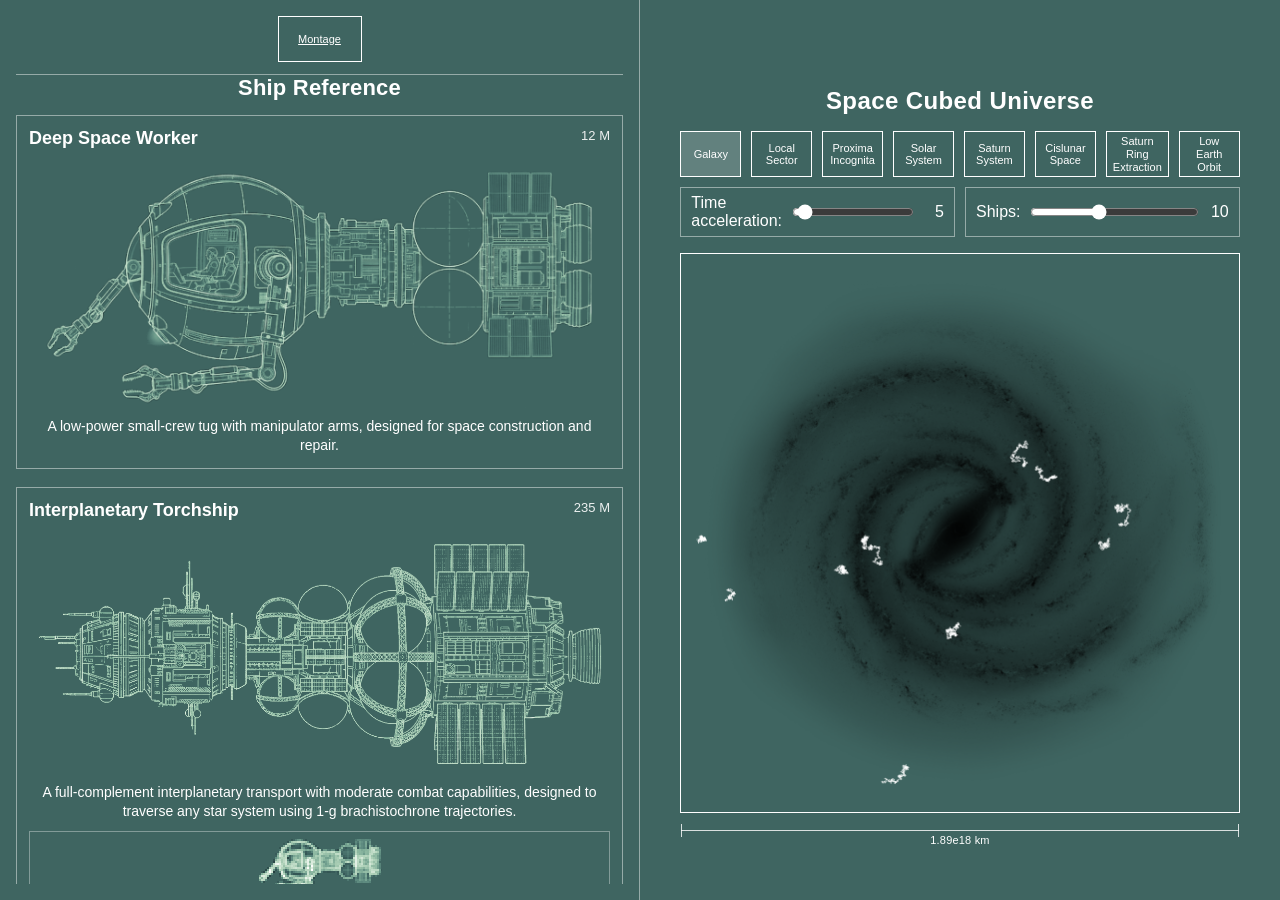
==== index.html @ 6747d090 "minor tweaks" ====
<!doctype html>
<html lang="en">
  <head>
    <meta charset="UTF-8" />
    <meta name="viewport" content="width=device-width, initial-scale=1.0" />
    <title>Space Cubed Universe</title>
    <link rel="stylesheet" href="styles.css" />
  </head>
  <body>
    <div class="split-layout">
      <aside class="ships-panel" aria-label="Ship reference">
        <div class="ships-top-link">
          <a class="screen-btn screen-link" href="montage.html">Montage</a>
        </div>
        <h1 class="ships-title">Ship Reference</h1>
        <div class="ships-viewport">
          <div id="ship-entries" class="ship-entries"></div>
        </div>
      </aside>

      <div class="app-pane">
        <div class="app">
          <h1 class="app-title">Space Cubed Universe</h1>
          <div class="controls">
        <div class="tab-row">
          <button class="screen-btn active" type="button" data-screen="0">Galaxy</button>
          <button class="screen-btn" type="button" data-screen="1">Local<br />Sector</button>
          <button class="screen-btn" type="button" data-screen="2">Proxima<br />Incognita</button>
          <button class="screen-btn" type="button" data-screen="3">Solar<br />System</button>
          <button class="screen-btn" type="button" data-screen="4">Saturn<br />System</button>
          <button class="screen-btn" type="button" data-screen="5">Cislunar<br />Space</button>
          <button class="screen-btn" type="button" data-screen="6">Saturn Ring<br />Extraction</button>
          <button class="screen-btn" type="button" data-screen="7">Low Earth<br />Orbit</button>
        </div>

        <div class="slider-row">
          <label class="slider-group" for="galaxy-time-accel" data-controls="0">
            <span>Time acceleration:</span>
            <input id="galaxy-time-accel" type="range" min="0" max="100" value="5" />
            <output id="galaxy-time-accel-value" for="galaxy-time-accel">5</output>
          </label>

          <label class="slider-group" for="galaxy-ship-count" data-controls="0">
            <span>Ships:</span>
            <input id="galaxy-ship-count" type="range" min="0" max="25" value="10" />
            <output id="galaxy-ship-count-value" for="galaxy-ship-count">10</output>
          </label>

          <label class="slider-group is-hidden" for="neighbors" data-controls="1">
            <span>Star lanes:</span>
            <span class="slider-with-indicator">
              <input id="neighbors" type="range" min="0" max="20" value="6" />
              <span id="neighbors-connectivity" class="slider-indicator" aria-hidden="true">?</span>
            </span>
            <output id="neighbors-value" for="neighbors">6</output>
          </label>

          <label class="slider-group is-hidden" for="ship-count" data-controls="1">
            <span>Ships:</span>
            <input id="ship-count" type="range" min="0" max="200" value="100" />
            <output id="ship-count-value" for="ship-count">100</output>
          </label>

          <label class="slider-group is-hidden" for="ship-speed" data-controls="1">
            <span>Time acceleration:</span>
            <input id="ship-speed" type="range" min="0" max="10" value="5" />
            <output id="ship-speed-value" for="ship-speed">5</output>
          </label>

          <label class="slider-group is-hidden" for="proxima-time-accel" data-controls="2">
            <span>Time acceleration:</span>
            <input id="proxima-time-accel" type="range" min="0" max="20" value="5" />
            <output id="proxima-time-accel-value" for="proxima-time-accel">5</output>
          </label>

          <label class="slider-group is-hidden" for="proxima-neighbors" data-controls="2">
            <span>System lanes:</span>
            <input id="proxima-neighbors" type="range" min="0" max="3" value="1" />
            <output id="proxima-neighbors-value" for="proxima-neighbors">1</output>
          </label>

          <label class="slider-group is-hidden" for="time-accel" data-controls="3">
            <span>Time acceleration:</span>
            <input id="time-accel" type="range" min="0" max="20" value="5" />
            <output id="time-accel-value" for="time-accel">5</output>
          </label>

          <label class="slider-group is-hidden" for="solar-neighbors" data-controls="3">
            <span>System lanes:</span>
            <input id="solar-neighbors" type="range" min="0" max="3" value="1" />
            <output id="solar-neighbors-value" for="solar-neighbors">1</output>
          </label>

          <label class="slider-group is-hidden" for="saturn-time-accel" data-controls="4">
            <span>Time acceleration:</span>
            <input id="saturn-time-accel" type="range" min="0" max="20" value="5" />
            <output id="saturn-time-accel-value" for="saturn-time-accel">5</output>
          </label>

          <label class="slider-group is-hidden" for="saturn-station-count" data-controls="4">
            <span>Stations:</span>
            <input id="saturn-station-count" type="range" min="0" max="200" value="100" />
            <output id="saturn-station-count-value" for="saturn-station-count">100</output>
          </label>

          <label class="slider-group is-hidden" for="earth-time-accel" data-controls="5">
            <span>Time acceleration:</span>
            <input id="earth-time-accel" type="range" min="0" max="20" value="5" />
            <output id="earth-time-accel-value" for="earth-time-accel">5</output>
          </label>

          <label class="slider-group is-hidden" for="station-count" data-controls="5">
            <span>Stations:</span>
            <input id="station-count" type="range" min="0" max="200" value="100" />
            <output id="station-count-value" for="station-count">100</output>
          </label>

          <label class="slider-group is-hidden" for="saturn-ring-time-accel" data-controls="6">
            <span>Time acceleration:</span>
            <input id="saturn-ring-time-accel" type="range" min="0" max="20" value="5" />
            <output id="saturn-ring-time-accel-value" for="saturn-ring-time-accel">5</output>
          </label>

          <label class="slider-group is-hidden" for="saturn-ring-lanes" data-controls="6">
            <span>Communication lanes:</span>
            <input id="saturn-ring-lanes" type="range" min="0" max="3" value="1" />
            <output id="saturn-ring-lanes-value" for="saturn-ring-lanes">1</output>
          </label>

          <label class="slider-group is-hidden" for="leo-time-accel" data-controls="7">
            <span>Time acceleration:</span>
            <input id="leo-time-accel" type="range" min="0" max="20" value="5" />
            <output id="leo-time-accel-value" for="leo-time-accel">5</output>
          </label>

          <label class="slider-group is-hidden" for="leo-lanes" data-controls="7">
            <span>Communication lanes:</span>
            <input id="leo-lanes" type="range" min="0" max="3" value="1" />
            <output id="leo-lanes-value" for="leo-lanes">1</output>
          </label>
        </div>
          </div>

          <div class="screen-wrapper">
            <canvas id="galaxy-canvas" class="screen-canvas is-hidden" aria-label="Galaxy screen"></canvas>
            <canvas id="star-canvas" class="screen-canvas" aria-label="Star map screen 1"></canvas>
            <canvas
              id="proxima-canvas"
              class="screen-canvas is-hidden"
              aria-label="Proxima Incognita screen 2"
            ></canvas>
            <canvas
              id="solar-canvas"
              class="screen-canvas is-hidden"
              aria-label="Solar system map screen 3"
            ></canvas>
            <canvas
              id="earth-canvas"
              class="screen-canvas is-hidden"
              aria-label="Cislunar space screen 5"
            ></canvas>
            <canvas
              id="saturn-canvas"
              class="screen-canvas is-hidden"
              aria-label="Saturn system screen 4"
            ></canvas>
            <canvas
              id="saturn-ring-canvas"
              class="screen-canvas is-hidden"
              aria-label="Saturn ring mining screen 6"
            ></canvas>
            <canvas id="leo-canvas" class="screen-canvas is-hidden" aria-label="LEO screen 7"></canvas>
            <div class="side-scale" aria-hidden="true">
              <span class="side-scale-line"></span>
              <span class="side-scale-top"></span>
              <span class="side-scale-bottom"></span>
              <span id="side-scale-label" class="side-scale-label">1.00e0 km</span>
            </div>
          </div>
        </div>
      </div>
    </div>

    <script src="script.js"></script>
  </body>
</html>
---- styles.css ----
:root {
  --bg: rgb(63, 101, 97);
  --fg: rgb(255, 255, 255);
}

* {
  box-sizing: border-box;
}

html,
body {
  margin: 0;
  width: 100%;
  height: 100%;
  font-family: Arial, Helvetica, sans-serif;
  color: var(--fg);
  background: var(--bg);
  overflow: hidden;
}

.split-layout {
  height: 100vh;
  display: flex;
  overflow: hidden;
}

.ships-panel {
  width: 50%;
  border-right: 1px solid rgba(255, 255, 255, 0.45);
  padding: 16px;
  overflow: hidden;
  display: flex;
  flex-direction: column;
}

.ships-title {
  margin: 0 0 14px;
  font-size: 22px;
  letter-spacing: 0.2px;
  text-align: center;
}

.ships-top-link {
  display: flex;
  justify-content: center;
  margin-bottom: 0;
  padding-bottom: 12px;
  border-bottom: 1px solid rgba(255, 255, 255, 0.45);
}

.ships-viewport {
  flex: 1 1 auto;
  min-height: 0;
  overflow-y: auto;
}

.ship-entries {
  display: flex;
  flex-direction: column;
  gap: 18px;
}

.ship-entry {
  border: 1px solid rgba(255, 255, 255, 0.45);
  padding: 12px;
  display: flex;
  flex-direction: column;
  gap: 9px;
}

.ship-entry-header {
  position: relative;
}

.ship-entry-name {
  font-size: 18px;
  font-weight: 600;
  text-align: center;
}

.ship-entry-size {
  font-size: 13px;
  opacity: 0.9;
  white-space: nowrap;
  position: absolute;
  top: 0;
  right: 0;
}

.ship-entry-image {
  width: 100%;
  height: auto;
  display: block;
}

.ship-entry-description {
  margin: 0;
  line-height: 1.4;
  font-size: 14px;
  text-align: center;
}

.ship-comparison-list {
  display: flex;
  flex-direction: column;
  gap: 8px;
}

.ship-comparison-list--single {
  align-items: center;
}

.ship-comparison-list--starship {
  flex-direction: row;
  justify-content: center;
  align-items: center;
  gap: 16px;
}

.ship-scale-row {
  border: 1px solid rgba(255, 255, 255, 0.35);
  padding: 6px;
  display: flex;
  flex-direction: column;
  align-items: center;
  gap: 6px;
  width: 100%;
}

.ship-scale-row--starship {
  width: min(44%, 300px);
  justify-content: center;
}

.ship-scale-image {
  height: auto;
  min-width: 4px;
  max-width: 100%;
  display: block;
  margin-inline: auto;
}

.ship-scale-label {
  font-size: 12px;
  opacity: 0.92;
}

.app-pane {
  width: 50%;
  height: 100vh;
  display: flex;
  align-items: center;
  justify-content: center;
  overflow: hidden;
}

.app {
  min-height: 100vh;
  display: flex;
  flex-direction: column;
  align-items: center;
  justify-content: center;
  gap: 16px;
  padding: 16px;
  width: 100%;
}

.app-title {
  margin: 0;
  font-size: 24px;
  letter-spacing: 0.4px;
  text-align: center;
}

.controls {
  width: min(92%, 760px);
  display: flex;
  flex-direction: column;
  gap: 10px;
}

.tab-row {
  width: 100%;
  display: flex;
  justify-content: center;
  align-items: center;
  gap: 10px;
}

.slider-row {
  width: 100%;
  display: flex;
  align-items: stretch;
  gap: 10px;
  flex-wrap: nowrap;
}

.screen-btn {
  display: inline-flex;
  align-items: center;
  justify-content: center;
  width: 84px;
  height: 46px;
  line-height: 1.15;
  white-space: normal;
  text-align: center;
  border: 1px solid var(--fg);
  background: transparent;
  color: var(--fg);
  padding: 4px 6px;
  font-size: 11px;
  cursor: pointer;
}

.screen-link {
  text-decoration: underline;
}

.screen-btn.active {
  background: rgba(255, 255, 255, 0.18);
}

.screen-btn:disabled {
  opacity: 0.45;
  cursor: not-allowed;
}

.slider-group {
  flex: 1 1 0;
  min-width: 0;
  display: inline-flex;
  align-items: center;
  gap: 8px;
  border: 1px solid rgba(255, 255, 255, 0.45);
  padding: 6px 10px;
  justify-content: space-between;
}

.slider-group input[type="range"] {
  accent-color: var(--fg);
  width: 100%;
  min-width: 0;
}

.slider-with-indicator {
  position: relative;
  display: inline-flex;
  align-items: center;
}

.slider-indicator {
  position: absolute;
  left: var(--slider-thumb-pos, 0%);
  top: -14px;
  transform: translateX(-50%);
  min-width: 16px;
  height: 16px;
  border: 1px solid var(--fg);
  background: rgba(63, 101, 97, 0.95);
  color: var(--fg);
  display: inline-flex;
  align-items: center;
  justify-content: center;
  font-size: 9px;
  line-height: 1;
  pointer-events: none;
}

.slider-indicator.is-connected {
  background: rgba(255, 255, 255, 0.22);
}

.slider-group output {
  min-width: 20px;
  text-align: right;
}

.screen-wrapper {
  position: relative;
  width: min(92%, 760px);
  aspect-ratio: 1 / 1;
  border: 1px solid var(--fg);
  display: flex;
}

.screen-canvas {
  position: absolute;
  inset: 0;
  width: 100%;
  height: 100%;
  display: block;
}

.side-scale {
  position: absolute;
  left: 0;
  bottom: -38px;
  width: 100%;
  height: 32px;
  pointer-events: none;
}

.side-scale-line {
  position: absolute;
  left: 0;
  top: 12px;
  width: 100%;
  height: 1px;
  background: rgba(255, 255, 255, 0.8);
}

.side-scale-top,
.side-scale-bottom {
  position: absolute;
  top: 6px;
  width: 1px;
  height: 13px;
  background: rgba(255, 255, 255, 0.8);
}

.side-scale-top {
  left: 0;
}

.side-scale-bottom {
  right: 0;
}

.side-scale-label {
  position: absolute;
  left: 50%;
  top: 16px;
  transform: translateX(-50%);
  white-space: nowrap;
  font-size: 11px;
  letter-spacing: 0.2px;
}

.is-hidden {
  display: none;
}

.montage-page {
  min-height: 100vh;
  display: flex;
  justify-content: center;
  padding: 20px;
  overflow: hidden;
}

.montage-shell {
  width: min(920px, 100%);
  height: calc(100vh - 40px);
  border: 1px solid rgba(255, 255, 255, 0.45);
  padding: 16px;
  display: flex;
  flex-direction: column;
  gap: 14px;
}

.montage-header {
  display: flex;
  align-items: center;
  justify-content: space-between;
  gap: 12px;
}

.montage-title {
  margin: 0;
  text-align: center;
  flex: 1;
}

.montage-back-link {
  flex: 0 0 auto;
}

.montage-content {
  flex: 1 1 auto;
  min-height: 0;
  overflow-y: auto;
  padding: 8px;
  border: 1px solid rgba(255, 255, 255, 0.35);
  line-height: 1.55;
}

.montage-content p {
  margin: 0 0 14px;
}

.montage-content p:last-child {
  margin-bottom: 0;
}

@media (max-width: 1100px) {
  .split-layout {
    flex-direction: column;
  }

  .ships-panel,
  .app-pane {
    width: 100%;
  }

  .ships-panel {
    border-right: 0;
    border-bottom: 1px solid rgba(255, 255, 255, 0.45);
  }
}
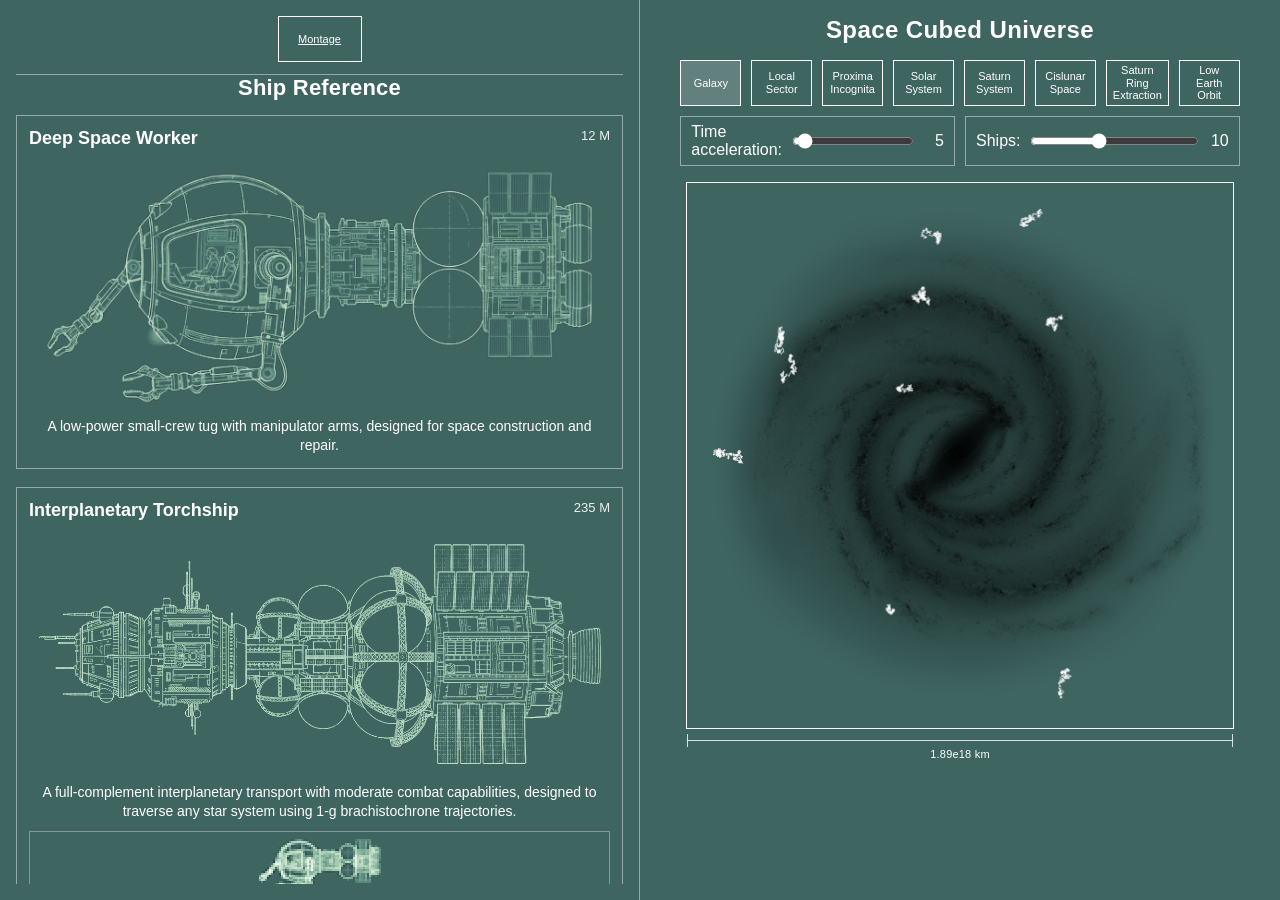
==== commit 7acb0314: "added time label" ====
--- a/index.html
+++ b/index.html
@@ -176,6 +176,7 @@
               <span class="side-scale-bottom"></span>
               <span id="side-scale-label" class="side-scale-label">1.00e0 km</span>
             </div>
+            <div id="local-sector-time-label" class="local-sector-time-label">Year: 3000 AD</div>
           </div>
         </div>
       </div>
--- a/styles.css
+++ b/styles.css
@@ -19,7 +19,7 @@
 }
 
 .split-layout {
-  height: 100vh;
+  height: 100dvh;
   display: flex;
   overflow: hidden;
 }
@@ -147,7 +147,7 @@
 
 .app-pane {
   width: 50%;
-  height: 100vh;
+  height: 100dvh;
   display: flex;
   align-items: center;
   justify-content: center;
@@ -155,11 +155,12 @@
 }
 
 .app {
-  min-height: 100vh;
-  display: flex;
-  flex-direction: column;
-  align-items: center;
-  justify-content: center;
+  min-height: 0;
+  height: 100%;
+  display: flex;
+  flex-direction: column;
+  align-items: center;
+  justify-content: flex-start;
   gap: 16px;
   padding: 16px;
   width: 100%;
@@ -277,10 +278,11 @@
 
 .screen-wrapper {
   position: relative;
-  width: min(92%, 760px);
+  width: min(90%, 720px, calc(100dvh - 250px));
   aspect-ratio: 1 / 1;
   border: 1px solid var(--fg);
   display: flex;
+  margin-bottom: 42px;
 }
 
 .screen-canvas {
@@ -294,16 +296,17 @@
 .side-scale {
   position: absolute;
   left: 0;
-  bottom: -38px;
-  width: 100%;
-  height: 32px;
+  right: 0;
+  bottom: -40px;
+  height: 30px;
   pointer-events: none;
+  z-index: 2;
 }
 
 .side-scale-line {
   position: absolute;
   left: 0;
-  top: 12px;
+  top: 2px;
   width: 100%;
   height: 1px;
   background: rgba(255, 255, 255, 0.8);
@@ -312,7 +315,7 @@
 .side-scale-top,
 .side-scale-bottom {
   position: absolute;
-  top: 6px;
+  top: -4px;
   width: 1px;
   height: 13px;
   background: rgba(255, 255, 255, 0.8);
@@ -329,11 +332,22 @@
 .side-scale-label {
   position: absolute;
   left: 50%;
-  top: 16px;
+  top: 10px;
   transform: translateX(-50%);
   white-space: nowrap;
   font-size: 11px;
   letter-spacing: 0.2px;
+}
+
+.local-sector-time-label {
+  position: absolute;
+  top: 8px;
+  left: calc(100% + 14px);
+  white-space: nowrap;
+  font-size: 12px;
+  letter-spacing: 0.2px;
+  pointer-events: none;
+  z-index: 2;
 }
 
 .is-hidden {
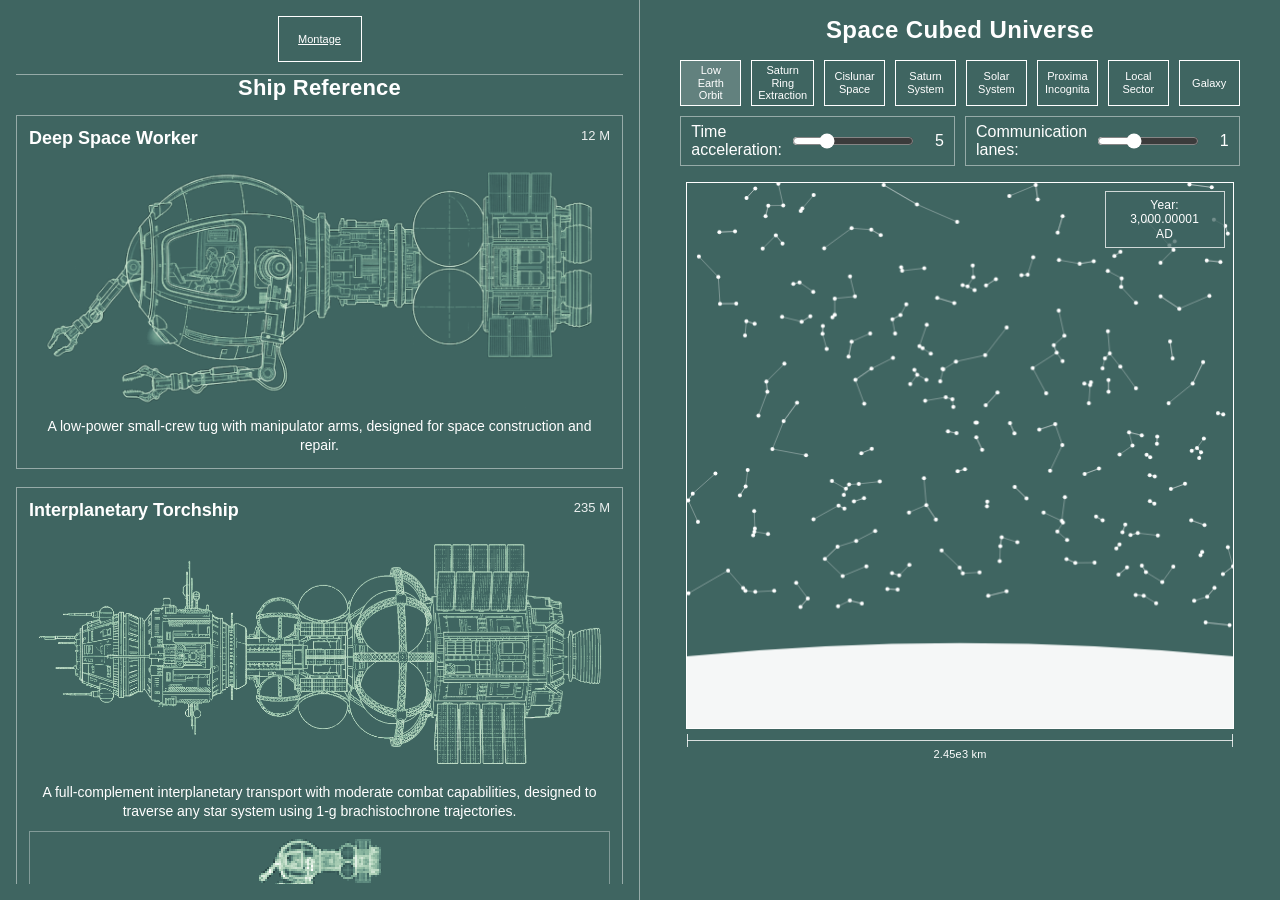
==== commit c0e94909: "reordered view buttons" ====
--- a/index.html
+++ b/index.html
@@ -23,14 +23,14 @@
           <h1 class="app-title">Space Cubed Universe</h1>
           <div class="controls">
         <div class="tab-row">
-          <button class="screen-btn active" type="button" data-screen="0">Galaxy</button>
+          <button class="screen-btn active" type="button" data-screen="7">Low Earth<br />Orbit</button>
+          <button class="screen-btn" type="button" data-screen="6">Saturn Ring<br />Extraction</button>
+          <button class="screen-btn" type="button" data-screen="5">Cislunar<br />Space</button>
+          <button class="screen-btn" type="button" data-screen="4">Saturn<br />System</button>
+          <button class="screen-btn" type="button" data-screen="3">Solar<br />System</button>
+          <button class="screen-btn" type="button" data-screen="2">Proxima<br />Incognita</button>
           <button class="screen-btn" type="button" data-screen="1">Local<br />Sector</button>
-          <button class="screen-btn" type="button" data-screen="2">Proxima<br />Incognita</button>
-          <button class="screen-btn" type="button" data-screen="3">Solar<br />System</button>
-          <button class="screen-btn" type="button" data-screen="4">Saturn<br />System</button>
-          <button class="screen-btn" type="button" data-screen="5">Cislunar<br />Space</button>
-          <button class="screen-btn" type="button" data-screen="6">Saturn Ring<br />Extraction</button>
-          <button class="screen-btn" type="button" data-screen="7">Low Earth<br />Orbit</button>
+          <button class="screen-btn" type="button" data-screen="0">Galaxy</button>
         </div>
 
         <div class="slider-row">
--- a/styles.css
+++ b/styles.css
@@ -342,10 +342,16 @@
 .local-sector-time-label {
   position: absolute;
   top: 8px;
-  left: calc(100% + 14px);
-  white-space: nowrap;
+  right: 8px;
+  white-space: pre-line;
+  line-height: 1.2;
   font-size: 12px;
   letter-spacing: 0.2px;
+  text-align: center;
+  min-width: 120px;
+  padding: 6px 8px;
+  border: 1px solid rgba(255, 255, 255, 0.75);
+  background: rgba(63, 101, 97, 0.72);
   pointer-events: none;
   z-index: 2;
 }
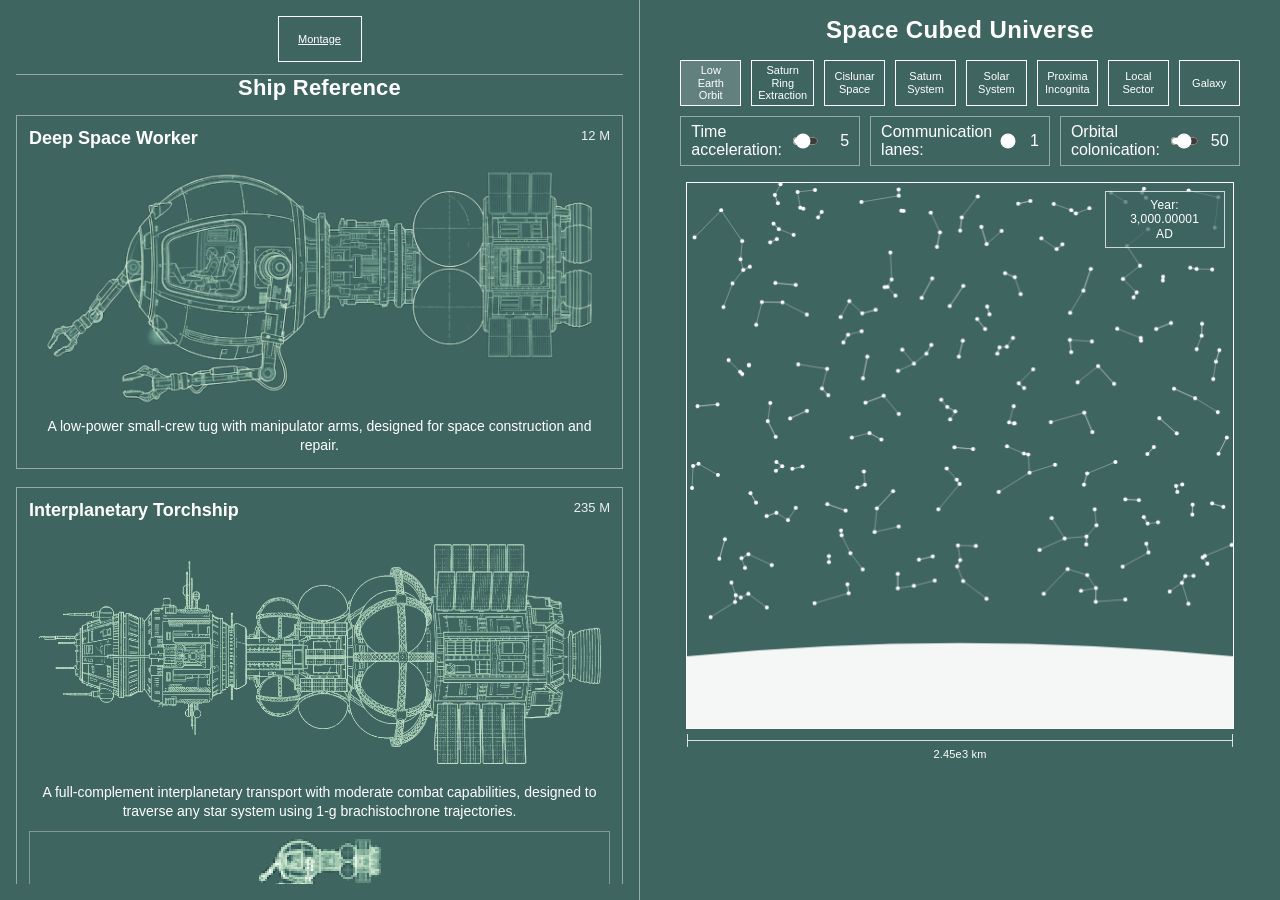
==== commit 329df1da: "improved orbital screens" ====
--- a/index.html
+++ b/index.html
@@ -123,8 +123,14 @@
 
           <label class="slider-group is-hidden" for="saturn-ring-lanes" data-controls="6">
             <span>Communication lanes:</span>
-            <input id="saturn-ring-lanes" type="range" min="0" max="3" value="1" />
+            <input id="saturn-ring-lanes" type="range" min="0" max="5" value="1" />
             <output id="saturn-ring-lanes-value" for="saturn-ring-lanes">1</output>
+          </label>
+
+          <label class="slider-group is-hidden" for="saturn-ring-colonication" data-controls="6">
+            <span>Orbital colonication:</span>
+            <input id="saturn-ring-colonication" type="range" min="0" max="100" value="50" />
+            <output id="saturn-ring-colonication-value" for="saturn-ring-colonication">50</output>
           </label>
 
           <label class="slider-group is-hidden" for="leo-time-accel" data-controls="7">
@@ -135,8 +141,14 @@
 
           <label class="slider-group is-hidden" for="leo-lanes" data-controls="7">
             <span>Communication lanes:</span>
-            <input id="leo-lanes" type="range" min="0" max="3" value="1" />
+            <input id="leo-lanes" type="range" min="0" max="5" value="1" />
             <output id="leo-lanes-value" for="leo-lanes">1</output>
+          </label>
+
+          <label class="slider-group is-hidden" for="leo-colonication" data-controls="7">
+            <span>Orbital colonication:</span>
+            <input id="leo-colonication" type="range" min="0" max="100" value="50" />
+            <output id="leo-colonication-value" for="leo-colonication">50</output>
           </label>
         </div>
           </div>
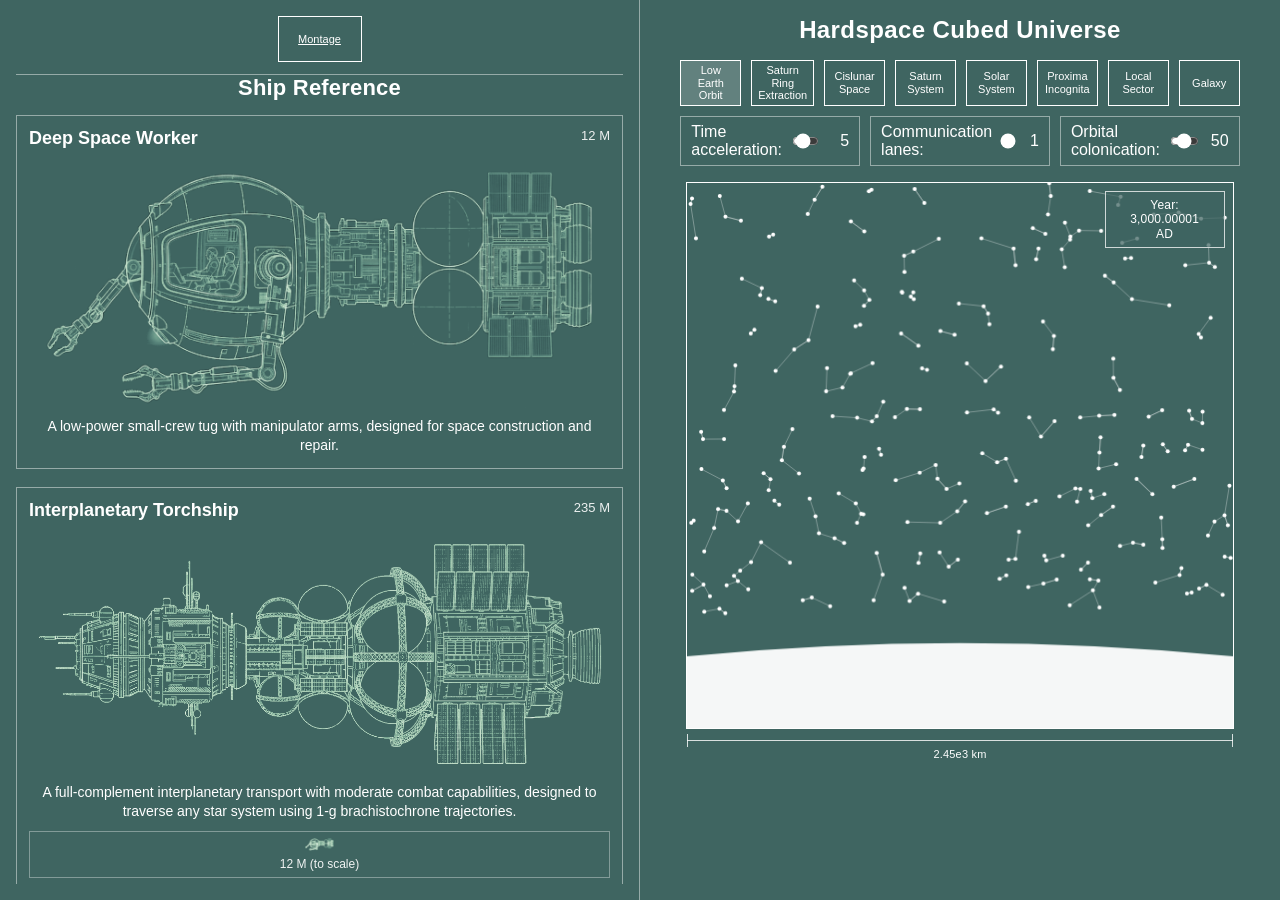
==== commit 0da8171b: "changed the title" ====
--- a/index.html
+++ b/index.html
@@ -3,7 +3,7 @@
   <head>
     <meta charset="UTF-8" />
     <meta name="viewport" content="width=device-width, initial-scale=1.0" />
-    <title>Space Cubed Universe</title>
+    <title>Hardspace Cubed Universe</title>
     <link rel="stylesheet" href="styles.css" />
   </head>
   <body>
@@ -20,7 +20,7 @@
 
       <div class="app-pane">
         <div class="app">
-          <h1 class="app-title">Space Cubed Universe</h1>
+          <h1 class="app-title">Hardspace Cubed Universe</h1>
           <div class="controls">
         <div class="tab-row">
           <button class="screen-btn active" type="button" data-screen="7">Low Earth<br />Orbit</button>
--- a/styles.css
+++ b/styles.css
@@ -134,7 +134,7 @@
 
 .ship-scale-image {
   height: auto;
-  min-width: 4px;
+  min-width: 0;
   max-width: 100%;
   display: block;
   margin-inline: auto;
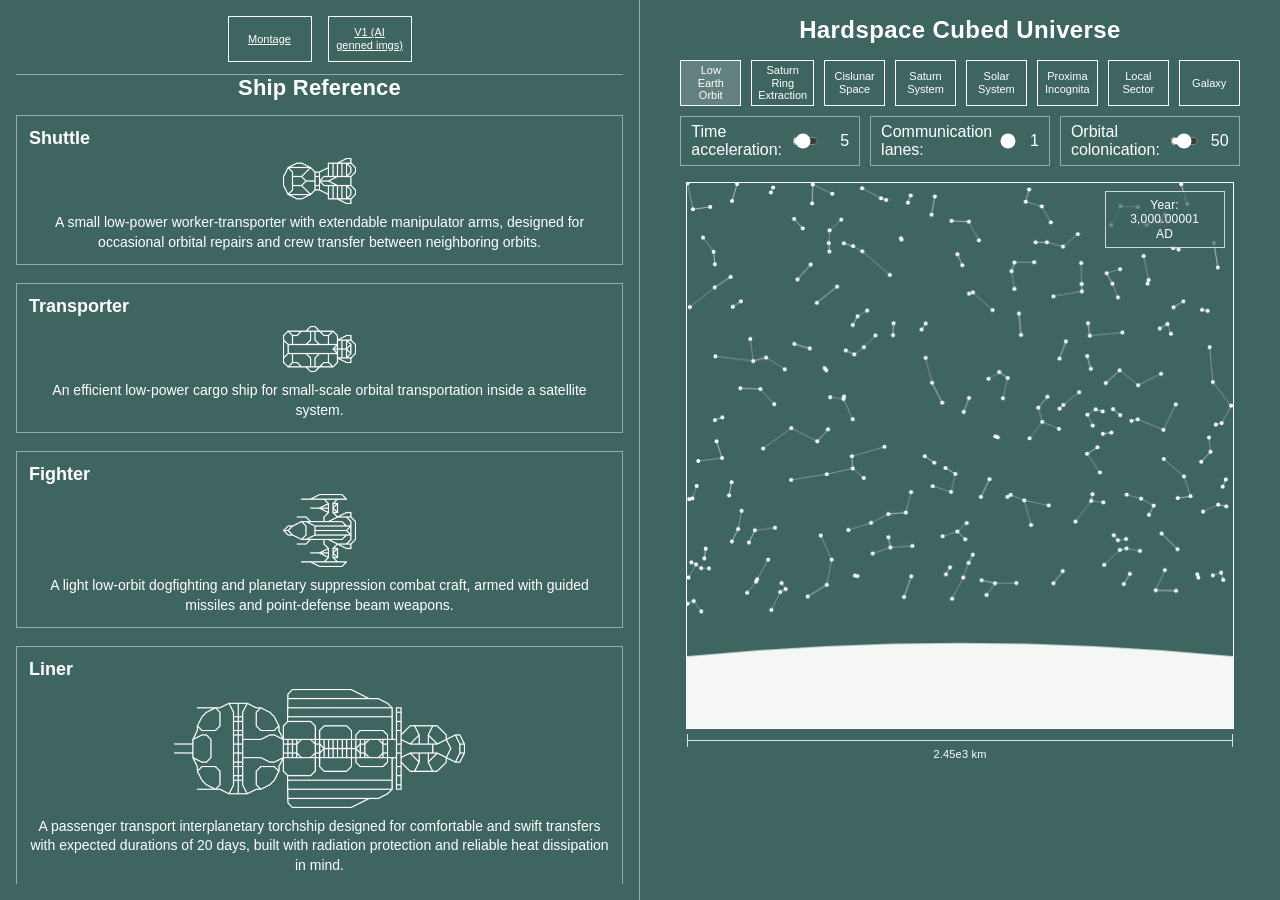
==== commit 2b3d73a1: "tweaks" ====
--- a/index.html
+++ b/index.html
@@ -6,11 +6,12 @@
     <title>Hardspace Cubed Universe</title>
     <link rel="stylesheet" href="styles.css" />
   </head>
-  <body>
+  <body data-ship-panel-version="v2">
     <div class="split-layout">
       <aside class="ships-panel" aria-label="Ship reference">
         <div class="ships-top-link">
           <a class="screen-btn screen-link" href="montage.html">Montage</a>
+          <a class="screen-btn screen-link" href="index-v1.html">V1 (AI genned imgs)</a>
         </div>
         <h1 class="ships-title">Ship Reference</h1>
         <div class="ships-viewport">
--- a/styles.css
+++ b/styles.css
@@ -43,6 +43,7 @@
 .ships-top-link {
   display: flex;
   justify-content: center;
+  gap: 16px;
   margin-bottom: 0;
   padding-bottom: 12px;
   border-bottom: 1px solid rgba(255, 255, 255, 0.45);
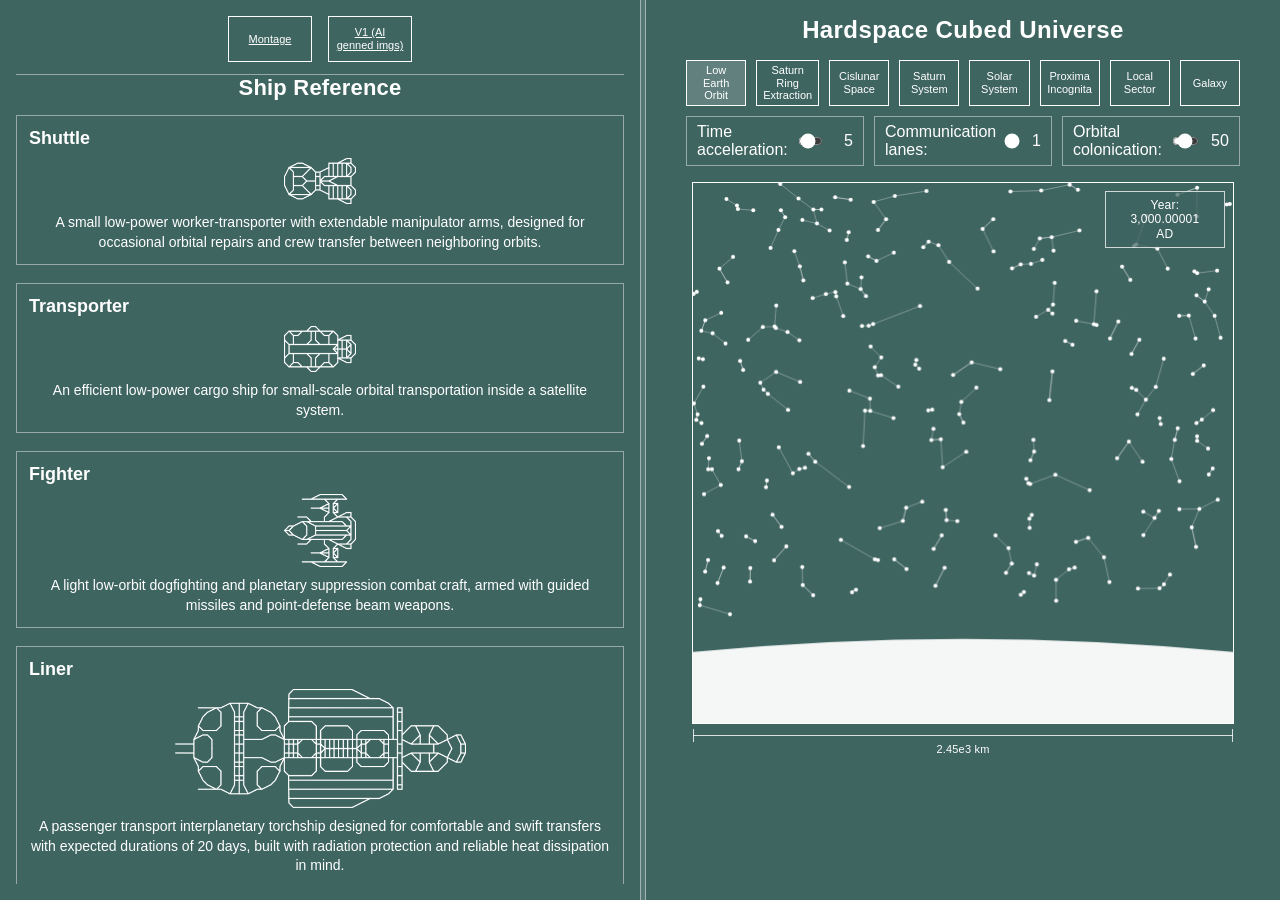
==== commit 845c6176: "added draggable border" ====
--- a/index.html
+++ b/index.html
@@ -19,6 +19,14 @@
         </div>
       </aside>
 
+      <div
+        class="split-divider"
+        role="separator"
+        aria-orientation="vertical"
+        aria-label="Resize panels"
+        tabindex="0"
+      ></div>
+
       <div class="app-pane">
         <div class="app">
           <h1 class="app-title">Hardspace Cubed Universe</h1>
--- a/styles.css
+++ b/styles.css
@@ -19,18 +19,40 @@
 }
 
 .split-layout {
+  --split-ships: 50%;
   height: 100dvh;
   display: flex;
   overflow: hidden;
 }
 
 .ships-panel {
-  width: 50%;
+  flex: 0 0 var(--split-ships);
+  width: var(--split-ships);
+  min-width: 260px;
   border-right: 1px solid rgba(255, 255, 255, 0.45);
   padding: 16px;
   overflow: hidden;
   display: flex;
   flex-direction: column;
+}
+
+.split-layout:has(.split-divider) .ships-panel {
+  border-right: 0;
+}
+
+.split-divider {
+  flex: 0 0 6px;
+  align-self: stretch;
+  cursor: col-resize;
+  touch-action: none;
+  background: rgba(255, 255, 255, 0.12);
+  border-left: 1px solid rgba(255, 255, 255, 0.45);
+  border-right: 1px solid rgba(255, 255, 255, 0.45);
+}
+
+.split-divider:focus-visible {
+  outline: 2px solid var(--fg);
+  outline-offset: -2px;
 }
 
 .ships-title {
@@ -129,7 +151,8 @@
 }
 
 .ship-scale-row--starship {
-  width: min(44%, 300px);
+  flex: 0 1 44%;
+  width: 44%;
   justify-content: center;
 }
 
@@ -147,7 +170,9 @@
 }
 
 .app-pane {
-  width: 50%;
+  flex: 1 1 0;
+  min-width: 260px;
+  width: auto;
   height: 100dvh;
   display: flex;
   align-items: center;
@@ -279,8 +304,9 @@
 
 .screen-wrapper {
   position: relative;
-  width: min(90%, 720px, calc(100dvh - 250px));
+  width: min(90%, 100%, 720px, calc(100dvh - 250px));
   aspect-ratio: 1 / 1;
+  flex-shrink: 1;
   border: 1px solid var(--fg);
   display: flex;
   margin-bottom: 42px;
@@ -416,11 +442,18 @@
 @media (max-width: 1100px) {
   .split-layout {
     flex-direction: column;
+    --split-ships: 100%;
+  }
+
+  .split-divider {
+    display: none;
   }
 
   .ships-panel,
   .app-pane {
     width: 100%;
+    flex: none;
+    min-width: 0;
   }
 
   .ships-panel {
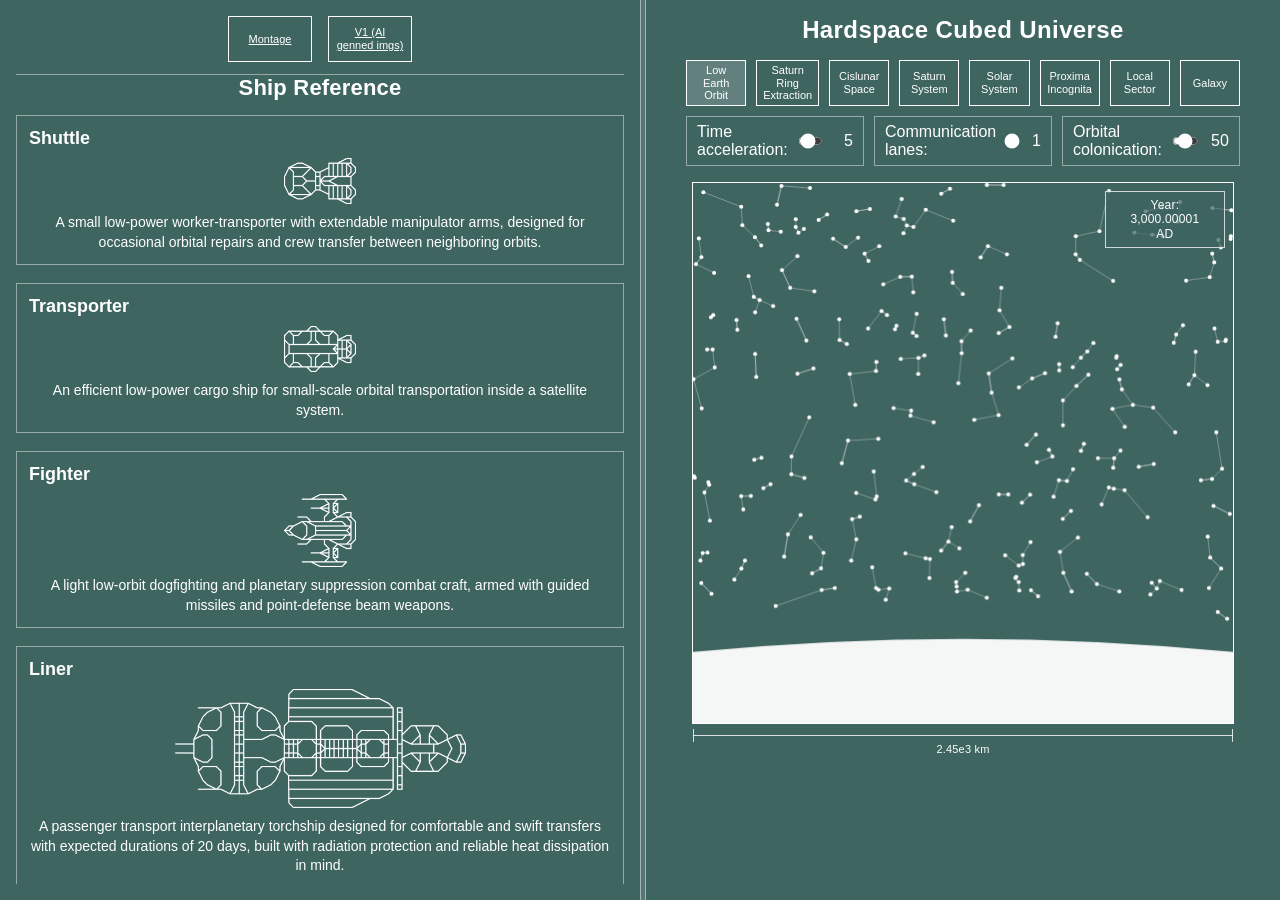
==== commit d7ba241a: "minor tweak" ====
--- a/index.html
+++ b/index.html
@@ -83,7 +83,7 @@
           </label>
 
           <label class="slider-group is-hidden" for="proxima-neighbors" data-controls="2">
-            <span>System lanes:</span>
+            <span>Communication lanes:</span>
             <input id="proxima-neighbors" type="range" min="0" max="3" value="1" />
             <output id="proxima-neighbors-value" for="proxima-neighbors">1</output>
           </label>
@@ -95,7 +95,7 @@
           </label>
 
           <label class="slider-group is-hidden" for="solar-neighbors" data-controls="3">
-            <span>System lanes:</span>
+            <span>Communication lanes:</span>
             <input id="solar-neighbors" type="range" min="0" max="3" value="1" />
             <output id="solar-neighbors-value" for="solar-neighbors">1</output>
           </label>
